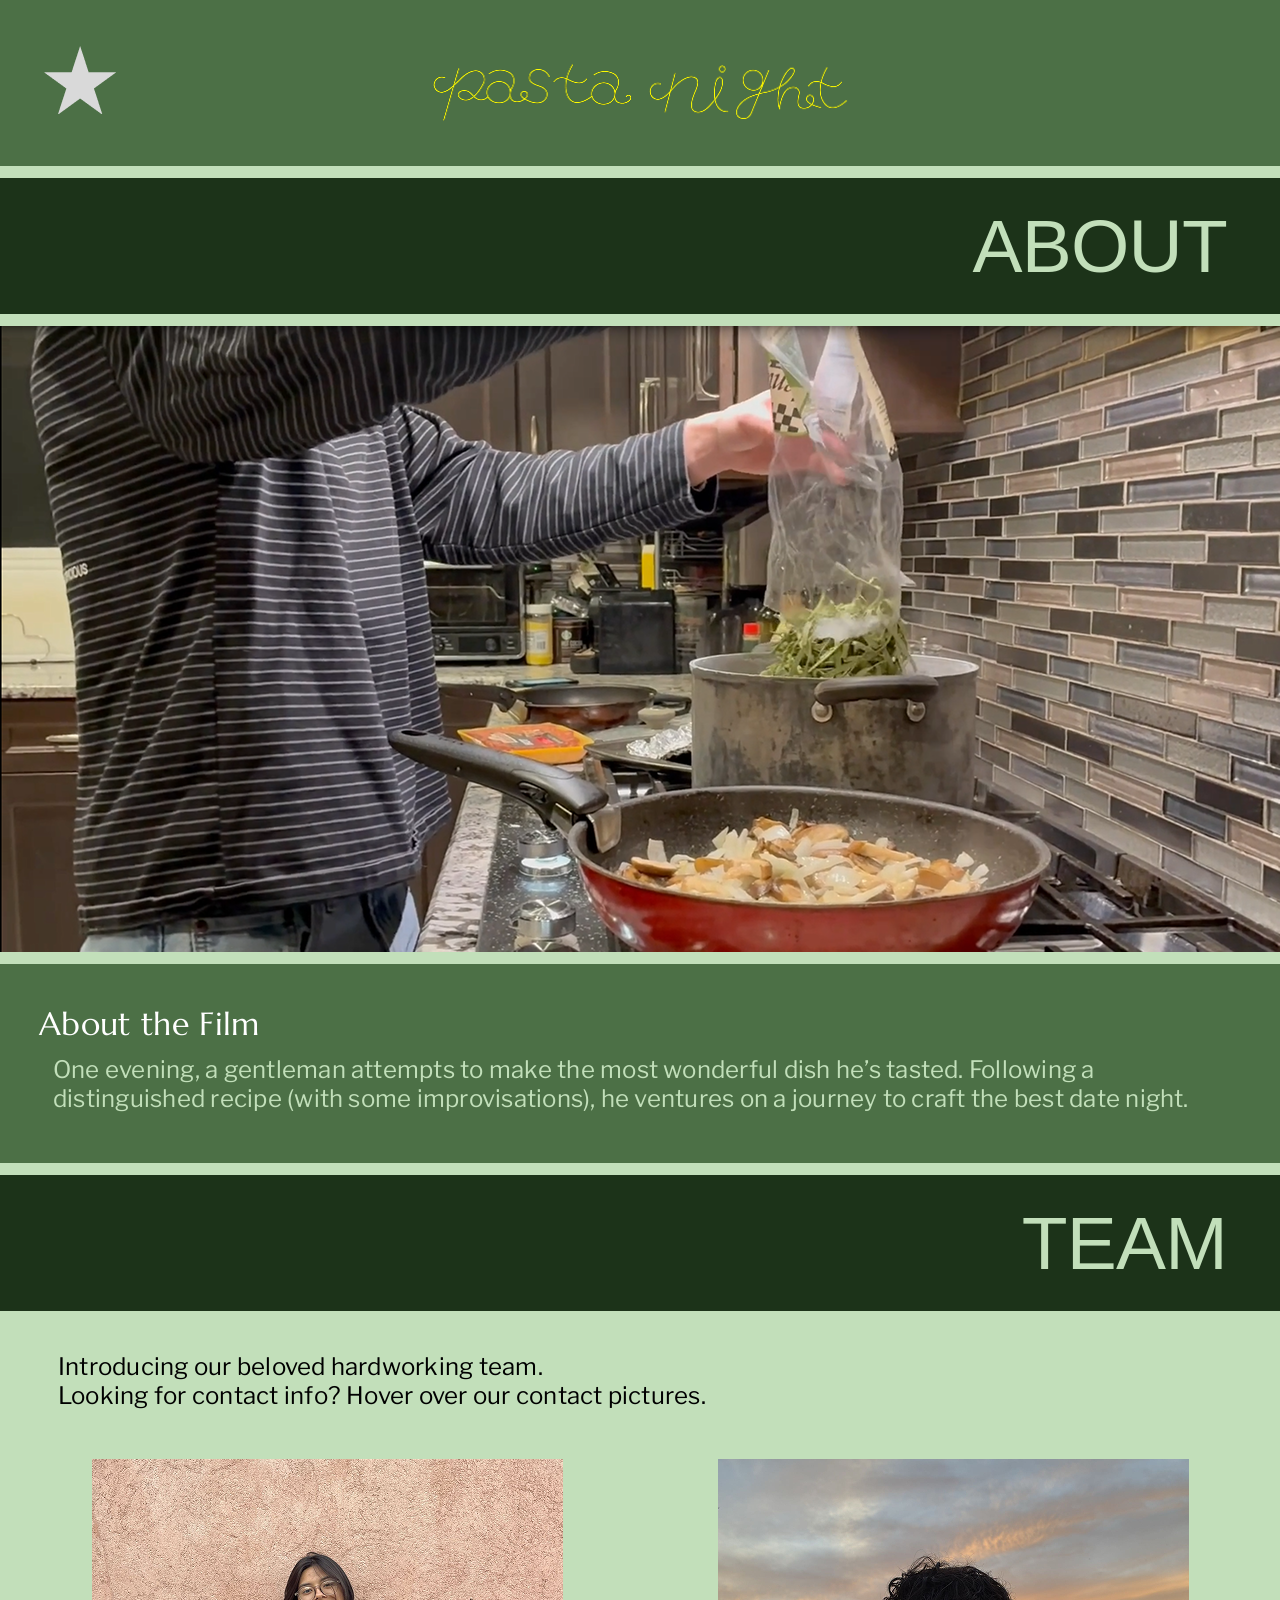
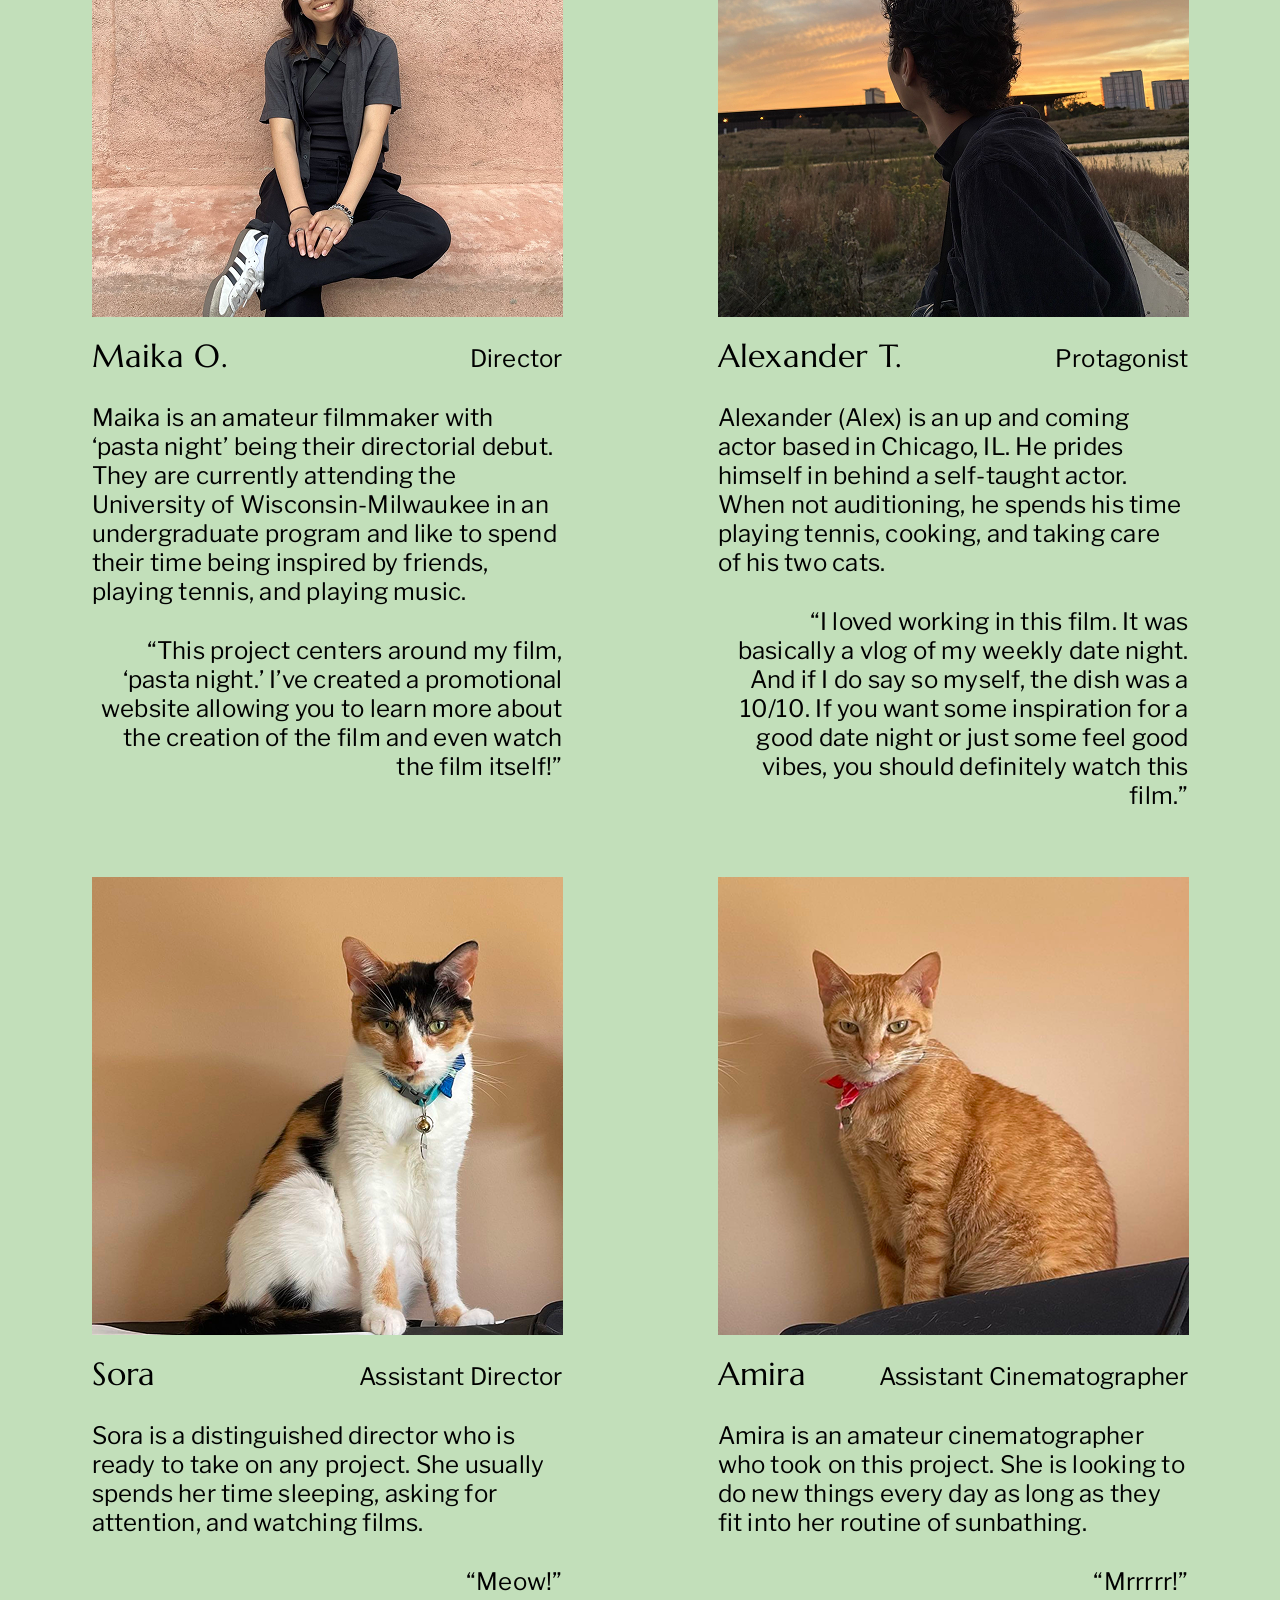
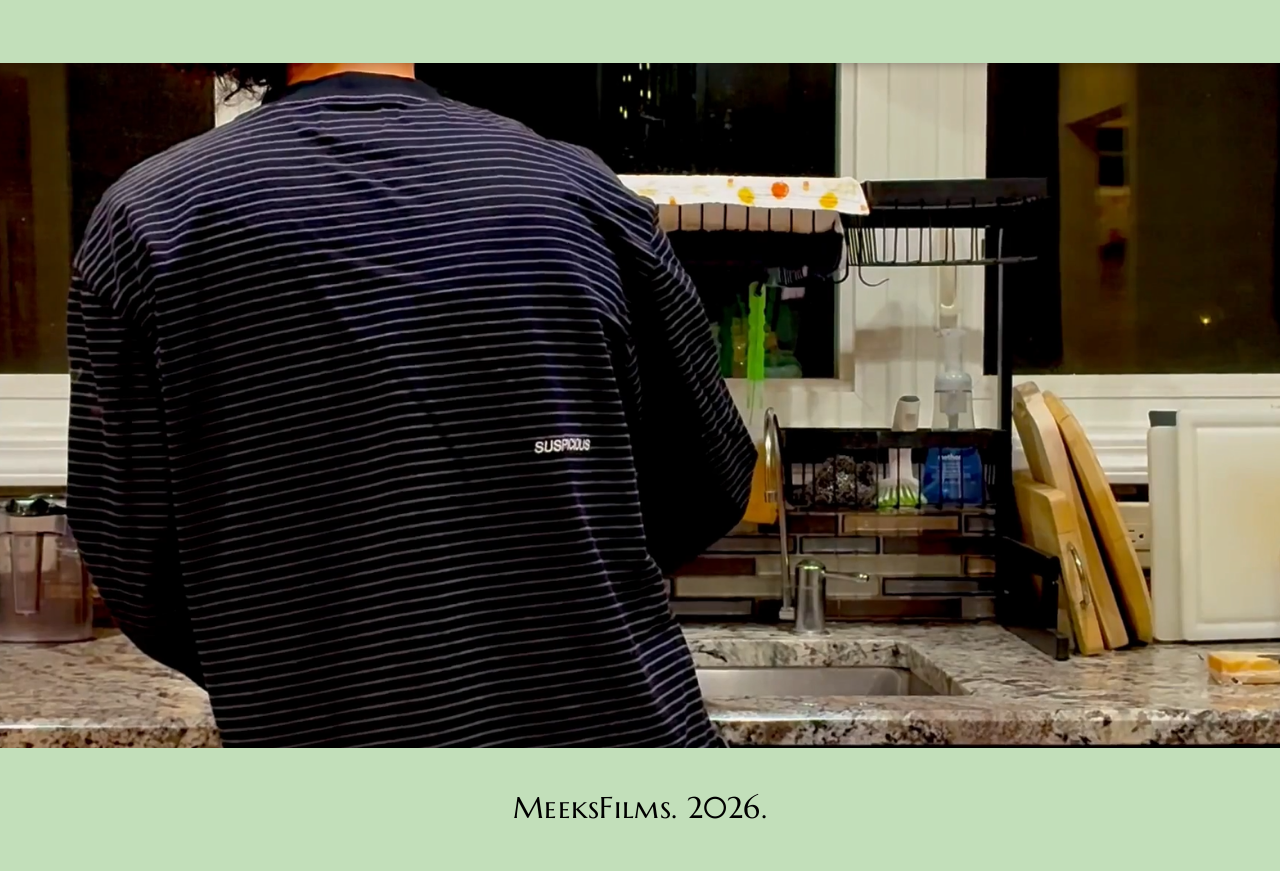
==== about.html @ 49d917cf "about and film page" ====
<!DOCTYPE html>
<html lang="en">
<head>
  <meta charset="utf-8">
  <meta name="viewport" content="width=device-width, initial-scale=1">
  <title>About | Pasta Night</title>
  <link href="https://fonts.googleapis.com/css2?family=Libre+Franklin&family=Marcellus&family=Marcellus+SC&family=Syncopate&display=swap" rel="stylesheet">
  <link href="styles.css" rel="stylesheet">
</head>
<body class="page">

  <header class="site-header">
    <nav>
      <ul class="nav-list">
        <li class="star-item">
          <button class="star-button" popovertarget="site-menu">
            <img class="star-image" src="images/star-7.png" alt="Open menu">
            <img class="star-image-hover" src="images/star-7-hover.png" alt="">
          </button>
        </li>
        <li class="logo-item">
          <a class="logo-link" href="index.html">
            <img class="logo-pasta" src="images/object-1.png" alt="pasta">
            <img class="logo-night" src="images/object-2.png" alt="night">
          </a>
        </li>
      </ul>
    </nav>

    <nav class="menu-panel" id="site-menu" popover>
      <button class="menu-star-button" popovertarget="site-menu" popovertargetaction="hide">
        <img class="menu-star-image" src="images/star-7.png" alt="Close menu">
      </button>
      <ul class="menu-list">
        <li><a class="menu-link" href="about.html">About</a></li>
        <li><a class="menu-link" href="film.html">Film</a></li>
        <li><a class="menu-link" href="recipe.html">Recipe</a></li>
        <li><a class="menu-link" href="concepts.html">Concepts &amp; Stills</a></li>
        <li><a class="menu-link" href="credits.html">Credits</a></li>
      </ul>
    </nav>
  </header>

  <main>

    <section class="title-band">
      <div class="page-width">
        <h1 class="page-title">ABOUT</h1>
      </div>
    </section>

    <img class="about-photo" src="images/image-20.png" alt="Cooking pasta in a pan on the stove">

    <section class="film-summary">
      <div class="page-width">
        <h2 class="film-summary-heading">About the Film</h2>
        <p class="film-summary-text">One evening, a gentleman attempts to make the most wonderful dish he’s tasted. Following a distinguished recipe (with some improvisations), he ventures on a journey to craft the best date night.</p>
      </div>
    </section>

    <section class="title-band">
      <div class="page-width">
        <h2 class="page-title">TEAM</h2>
      </div>
    </section>

    <section class="team-section">
      <div class="page-width">
        <p class="team-intro">Introducing our beloved hardworking team.<br>Looking for contact info? Hover over our contact pictures.</p>
      </div>

      <div class="team-row">

        <article class="team-member">
          <div class="photo-box">
            <img class="photo-image" src="images/me1-1.png" alt="Maika O.">
            <div class="photo-overlay">
              <p class="overlay-text">Portfolio:<br>portfolio.maika.o.com</p>
              <p class="overlay-text">Looking to work together?<br>Contact me at:<br>mmolveda@uwm.edu</p>
            </div>
          </div>
          <div class="member-heading">
            <h3 class="member-name">Maika O.</h3>
            <p class="member-role">Director</p>
          </div>
          <p class="member-bio">Maika is an amateur filmmaker with ‘pasta night’ being their directorial debut. They are currently attending the University of Wisconsin-Milwaukee in an undergraduate program and like to spend their time being inspired by friends, playing tennis, and playing music.</p>
          <p class="member-quote">“This project centers around my film, ‘pasta night.’ I’ve created a promotional website allowing you to learn more about the creation of the film and even watch the film itself!”</p>
        </article>

        <article class="team-member">
          <div class="photo-box">
            <img class="photo-image" src="images/alex1-2.png" alt="Alexander T. looking at a sunset">
            <div class="photo-overlay">
              <p class="overlay-text">Find me on:<br>Instagram/@alex.t.ander</p>
              <p class="overlay-text">Job Inquiries:<br>alext.star@staragency.com</p>
            </div>
          </div>
          <div class="member-heading">
            <h3 class="member-name">Alexander T.</h3>
            <p class="member-role">Protagonist</p>
          </div>
          <p class="member-bio">Alexander (Alex) is an up and coming actor based in Chicago, IL. He prides himself in behind a self-taught actor. When not auditioning, he spends his time playing tennis, cooking, and taking care of his two cats.</p>
          <p class="member-quote">“I loved working in this film. It was basically a vlog of my weekly date night. And if I do say so myself, the dish was a 10/10. If you want some inspiration for a good date night or just some feel good vibes, you should definitely watch this film.”</p>
        </article>

      </div>

      <div class="team-row">

        <article class="team-member">
          <div class="photo-box">
            <img class="photo-image" src="images/soraamira-1.png" alt="Sora the cat">
            <div class="photo-overlay">
              <p class="overlay-text">Find me on:<br>Instagram/@sora.amira.</p>
              <p class="overlay-text">Job Inquiries:<br>sora.amira.films@staragency.com</p>
            </div>
          </div>
          <div class="member-heading">
            <h3 class="member-name">Sora</h3>
            <p class="member-role">Assistant Director</p>
          </div>
          <p class="member-bio">Sora is a distinguished director who is ready to take on any project. She usually spends her time sleeping, asking for attention, and watching films.</p>
          <p class="member-quote">“Meow!”</p>
        </article>

        <article class="team-member">
          <div class="photo-box">
            <img class="photo-image" src="images/soraamira-2.png" alt="Amira the cat">
            <div class="photo-overlay">
              <p class="overlay-text">Find me on:<br>Instagram/@sora.amira.</p>
              <p class="overlay-text">Job Inquiries:<br>sora.amira.films@staragency.com</p>
            </div>
          </div>
          <div class="member-heading">
            <h3 class="member-name">Amira</h3>
            <p class="member-role">Assistant Cinematographer</p>
          </div>
          <p class="member-bio">Amira is an amateur cinematographer who took on this project. She is looking to do new things every day as long as they fit into her routine of sunbathing.</p>
          <p class="member-quote">“Mrrrrr!”</p>
        </article>

      </div>

      <img class="closing-photo" src="images/image-19.png" alt="Alexander at the kitchen sink from behind">
    </section>

  </main>

  <footer class="site-footer">
    <p class="footer-text">MeeksFilms. 2026.</p>
  </footer>

</body>
</html>
---- styles.css ----
/* ---------- Colors (from the Figma variables) ---------- */

body {
  --primary: #4c7046;
  --secondary: #1c3319;
  --tertiary: #c2dfba;
  --gray-text: #9a9a9a;
  --card-gray: #d9d9d9;
}

/* ---------- Page basics ---------- */

.page {
  margin: 0;
  background-color: var(--tertiary);
  font-family: "Libre Franklin", sans-serif;
  font-size: 24px;
}

/* The Figma design is 1280px wide. This keeps the content
   that wide and centered on bigger screens. */
.page-width {
  width: 1280px;
  margin: 0 auto;
}

/* ---------- Header ---------- */

/* The star sits in the top left corner of the browser window.
   The right padding (44px + the star's 72px) matches the space the
   star takes up, so the logo stays centered on the page. */
.site-header {
  height: 166px;
  padding-right: 116px;
  background-color: var(--primary);
}

.nav-list {
  display: flex;
  margin: 0;
  padding: 0;
  list-style: none;
}

.star-item {
  margin: 46px 0 0 44px;
}

/* The star is a button so that it can open the menu */
.star-button {
  display: block;
  padding: 0;
  border: 0;
  background: none;
  cursor: pointer;
}

.star-image {
  display: block;
  width: 72px;
  height: auto;
}

/* A second star, colored with "secondary", that only shows on hover */
.star-image-hover {
  display: none;
  width: 72px;
  height: auto;
}

.star-button:hover .star-image {
  display: none;
}

.star-button:hover .star-image-hover {
  display: block;
}

/* ---------- Pop-up menu ---------- */

/* The browser already puts a popover on top of the page and hides it
   until the star is clicked. These styles place it in the top left
   corner so the two stars line up. */
.menu-panel {
  box-sizing: border-box;
  top: -15px;
  left: -15px;
  width: 412px;
  height: 524px;
  margin: 0;
  padding: 61px 0 0 59px;
  border: 0;
  background-color: rgba(28, 51, 25, 0.87);
}

.menu-star-button {
  display: block;
  margin: 0 0 24px 0;
  padding: 0;
  border: 0;
  background: none;
  cursor: pointer;
}

.menu-star-image {
  display: block;
  width: 72px;
  height: auto;
}

.menu-list {
  margin: 0 0 0 13px;
  padding: 0;
  list-style: none;
}

.menu-link {
  display: block;
  padding: 8px 0;
  font-family: "Marcellus", serif;
  font-size: 32px;
  line-height: 43px;
  letter-spacing: 0.32px;
  text-decoration: none;
  color: #ffffff;
}

/* "auto" on the left and right pushes the logo to the middle */
.logo-item {
  margin: 64px auto 0 auto;
}

.logo-link {
  display: flex;
  gap: 18px;
}

.logo-pasta {
  width: 198px;
  height: auto;
}

.logo-night {
  width: 198px;
  height: auto;
  transform: rotate(-0.5deg);
}

/* ---------- Hero ---------- */

.hero {
  padding: 39px 0 34px 0;
  background-color: var(--secondary);
}

/* The image stays 1280px wide on every screen. On bigger screens the
   dark green behind it fills the extra space on the left and right. */
.hero-image {
  display: block;
  width: 1280px;
  height: 629px;
  margin: 0 auto;
  object-fit: cover;
}

/* ---------- Quote sections (the two reviews) ---------- */

.quote-section {
  text-align: center;
}

.green-section {
  padding: 70px 0 72px 0;
  background-color: var(--primary);
}

.light-section {
  padding: 133px 0 155px 0;
  background-color: var(--tertiary);
}

.intro-text {
  margin: 0 0 108px 0;
  font-family: "Marcellus", serif;
  font-size: 24px;
  line-height: 29px;
  letter-spacing: 0.24px;
  color: var(--tertiary);
}

.quote-text {
  margin: 0 0 15px 0;
  font-family: "Marcellus SC", serif;
  font-size: 30px;
  line-height: 40px;
  letter-spacing: 0.3px;
  color: var(--tertiary);
}

/* The stars start 529px from the left edge, the name sits to their right */
.review-row {
  display: flex;
  align-items: center;
  padding-left: 529px;
  text-align: left;
}

.review-stars {
  display: block;
  width: 241px;
  height: 45px;
}

.review-name {
  margin: 0 0 0 206px;
  font-family: "Marcellus", serif;
  font-size: 24px;
  line-height: 29px;
  letter-spacing: 0.24px;
  color: var(--tertiary);
}

/* Put this class on text that sits on the light green background */
.dark-text {
  color: var(--secondary);
}

/* ---------- Poster ---------- */

/* The poster overlaps two colors. The top 621px is dark green and
   the rest is light green, so the poster looks like it sits on both. */
.poster-section {
  display: flex;
  justify-content: center;
  background: linear-gradient(var(--primary) 621px, var(--tertiary) 621px);
}

.poster-image {
  display: block;
  width: 570px;
  height: 881px;
  object-fit: cover;
}

/* ---------- Submit a review ---------- */

.review-section {
  padding: 151px 0 199px 0;
  background-color: var(--secondary);
}

.section-heading {
  margin: 0 0 81px 0;
  font-family: "Marcellus SC", serif;
  font-size: 30px;
  font-weight: 400;
  line-height: 37px;
  letter-spacing: 0.3px;
  text-align: center;
  color: var(--tertiary);
}

.community-heading {
  margin-bottom: 99px;
}

.watch-link {
  color: var(--tertiary);
  text-decoration: underline;
}

/* The area stays 227px tall, so the page below does not jump
   when the box changes size */
.review-area {
  display: flex;
  justify-content: center;
  align-items: center;
  height: 227px;
  margin: 0 0 96px 0;
}

/* The box is a button. Clicking it runs script.js, which swaps
   the text and these classes to show each step of writing a review. */
.review-box {
  box-sizing: border-box;
  width: 969px;
  border: 0;
  border-radius: 42px;
  background-color: var(--card-gray);
  font-family: "Libre Franklin", sans-serif;
  font-size: 24px;
  line-height: 29px;
  letter-spacing: 0.24px;
  text-align: left;
  cursor: text;
}

/* The big box (review) and the small box (name) */
.review-box-tall {
  height: 227px;
  padding: 63px 68px;
}

.review-box-short {
  height: 104px;
  padding: 37px 68px;
}

/* Gray text is a hint, black text is "typed" text */
.review-hint {
  color: var(--gray-text);
}

.review-typed {
  color: #000000;
}

/* ---------- Community comments ---------- */

.comment-list {
  display: flex;
  justify-content: center;
  gap: 75px;
}

.comment-card {
  box-sizing: border-box;
  display: flex;
  flex-direction: column;
  justify-content: space-between;
  width: 513px;
  height: 231px;
  padding: 52px 46px 38px 46px;
  border-radius: 42px;
  background-color: var(--card-gray);
}

.comment-text {
  width: 421px;
  margin: 0;
  font-size: 24px;
  line-height: 29px;
  letter-spacing: 0.24px;
  color: #000000;
}

.comment-name {
  margin: 0 14px 0 0;
  font-size: 24px;
  line-height: 29px;
  letter-spacing: 0.24px;
  text-align: right;
  color: var(--gray-text);
}

/* ---------- About page: title bands ---------- */

/* The dark green bars that hold "ABOUT" and "TEAM" */
.title-band {
  height: 136px;
  margin-top: 12px;
  background-color: var(--secondary);
}

.page-title {
  margin: 0;
  padding: 23px 53px 0 0;
  font-family: "Syncopate", sans-serif;
  font-size: 75px;
  font-weight: 400;
  line-height: 90px;
  letter-spacing: -0.75px;
  text-align: right;
  color: var(--tertiary);
}

/* ---------- About page: film summary ---------- */

/* Like the hero on the Home page, this photo stays 1280px wide */
.about-photo {
  display: block;
  width: 1280px;
  height: 626px;
  margin: 12px auto 0 auto;
  object-fit: cover;
}

.film-summary {
  margin-top: 12px;
  padding: 40px 0 50px 0;
  background-color: var(--primary);
}

.film-summary-heading {
  margin: 0 0 11px 39px;
  font-family: "Marcellus", serif;
  font-size: 32px;
  font-weight: 400;
  line-height: 40px;
  letter-spacing: 0.32px;
  color: #ffffff;
}

.film-summary-text {
  margin: 0 0 0 53px;
  max-width: 1174px;
  font-size: 24px;
  line-height: 29px;
  letter-spacing: 0.24px;
  color: var(--tertiary);
}

/* ---------- About page: team ---------- */

.team-intro {
  margin: 41px 0 49px 0;
  padding-left: 58px;
  font-size: 24px;
  line-height: 29px;
  letter-spacing: 0.24px;
  color: #000000;
}

/* Two team members side by side */
.team-row {
  display: flex;
  justify-content: center;
  gap: 155px;
  margin-bottom: 67px;
}

.team-member {
  width: 471px;
}

.photo-box {
  position: relative;
  width: 471px;
  height: 458px;
  overflow: hidden;
}

.photo-image {
  display: block;
  width: 471px;
  height: 458px;
  object-fit: cover;
}

/* The green cover with contact info. It is hidden until you hover the photo. */
.photo-overlay {
  display: none;
  position: absolute;
  top: 0;
  left: 0;
  flex-direction: column;
  justify-content: center;
  align-items: center;
  gap: 30px;
  width: 100%;
  height: 100%;
  background-color: rgba(76, 112, 70, 0.76);
}

.photo-box:hover .photo-overlay {
  display: flex;
}

.overlay-text {
  margin: 0;
  font-size: 24px;
  line-height: 29px;
  letter-spacing: 0.24px;
  text-align: center;
  color: var(--tertiary);
}

/* Name on the left, role on the right */
.member-heading {
  display: flex;
  justify-content: space-between;
  align-items: baseline;
  margin-top: 19px;
}

.member-name {
  margin: 0;
  font-family: "Marcellus", serif;
  font-size: 32px;
  font-weight: 400;
  line-height: 40px;
  letter-spacing: 0.32px;
  color: #000000;
}

.member-role {
  margin: 0;
  font-size: 24px;
  line-height: 29px;
  letter-spacing: 0.24px;
  color: #000000;
}

.member-bio {
  margin: 27px 0 0 0;
  font-size: 24px;
  line-height: 29px;
  letter-spacing: 0.24px;
  color: #000000;
}

.member-quote {
  margin: 30px 0 0 0;
  font-size: 24px;
  line-height: 29px;
  letter-spacing: 0.24px;
  text-align: right;
  color: #000000;
}

.closing-photo {
  display: block;
  width: 1280px;
  height: 685px;
  margin: 10px auto 0 auto;
  object-fit: cover;
}

/* ---------- Film page ---------- */

/* The light green strip with the sentence under the FILM title */
.film-intro {
  margin-top: 0;
  padding: 39px 0 36px 44px;
  background-color: var(--tertiary);
}

.film-intro-text {
  margin: 0;
  font-size: 24px;
  line-height: 29px;
  letter-spacing: 0.24px;
  color: #000000;
}

.film-link {
  color: var(--primary);
  text-decoration: underline;
}

/* The dark green box that holds the video.
   107px + 640px video + 107px = 854px tall, like the Figma design. */
.video-section {
  padding: 107px 0;
  background-color: var(--primary);
}

.video-player {
  display: block;
  width: 1138px;
  height: 640px;
  margin: 0 auto;
  border: 0;
}

/* ---------- Footer ---------- */

.site-footer {
  padding: 41px 0 45px 0;
  background-color: var(--tertiary);
}

/* The Film page has a taller footer with extra light green space above the text */
.film-footer {
  padding: 252px 0 45px 0;
}

.footer-text {
  margin: 0;
  font-family: "Marcellus SC", serif;
  font-size: 30px;
  line-height: 37px;
  letter-spacing: 0.3px;
  text-align: center;
  color: #000000;
}
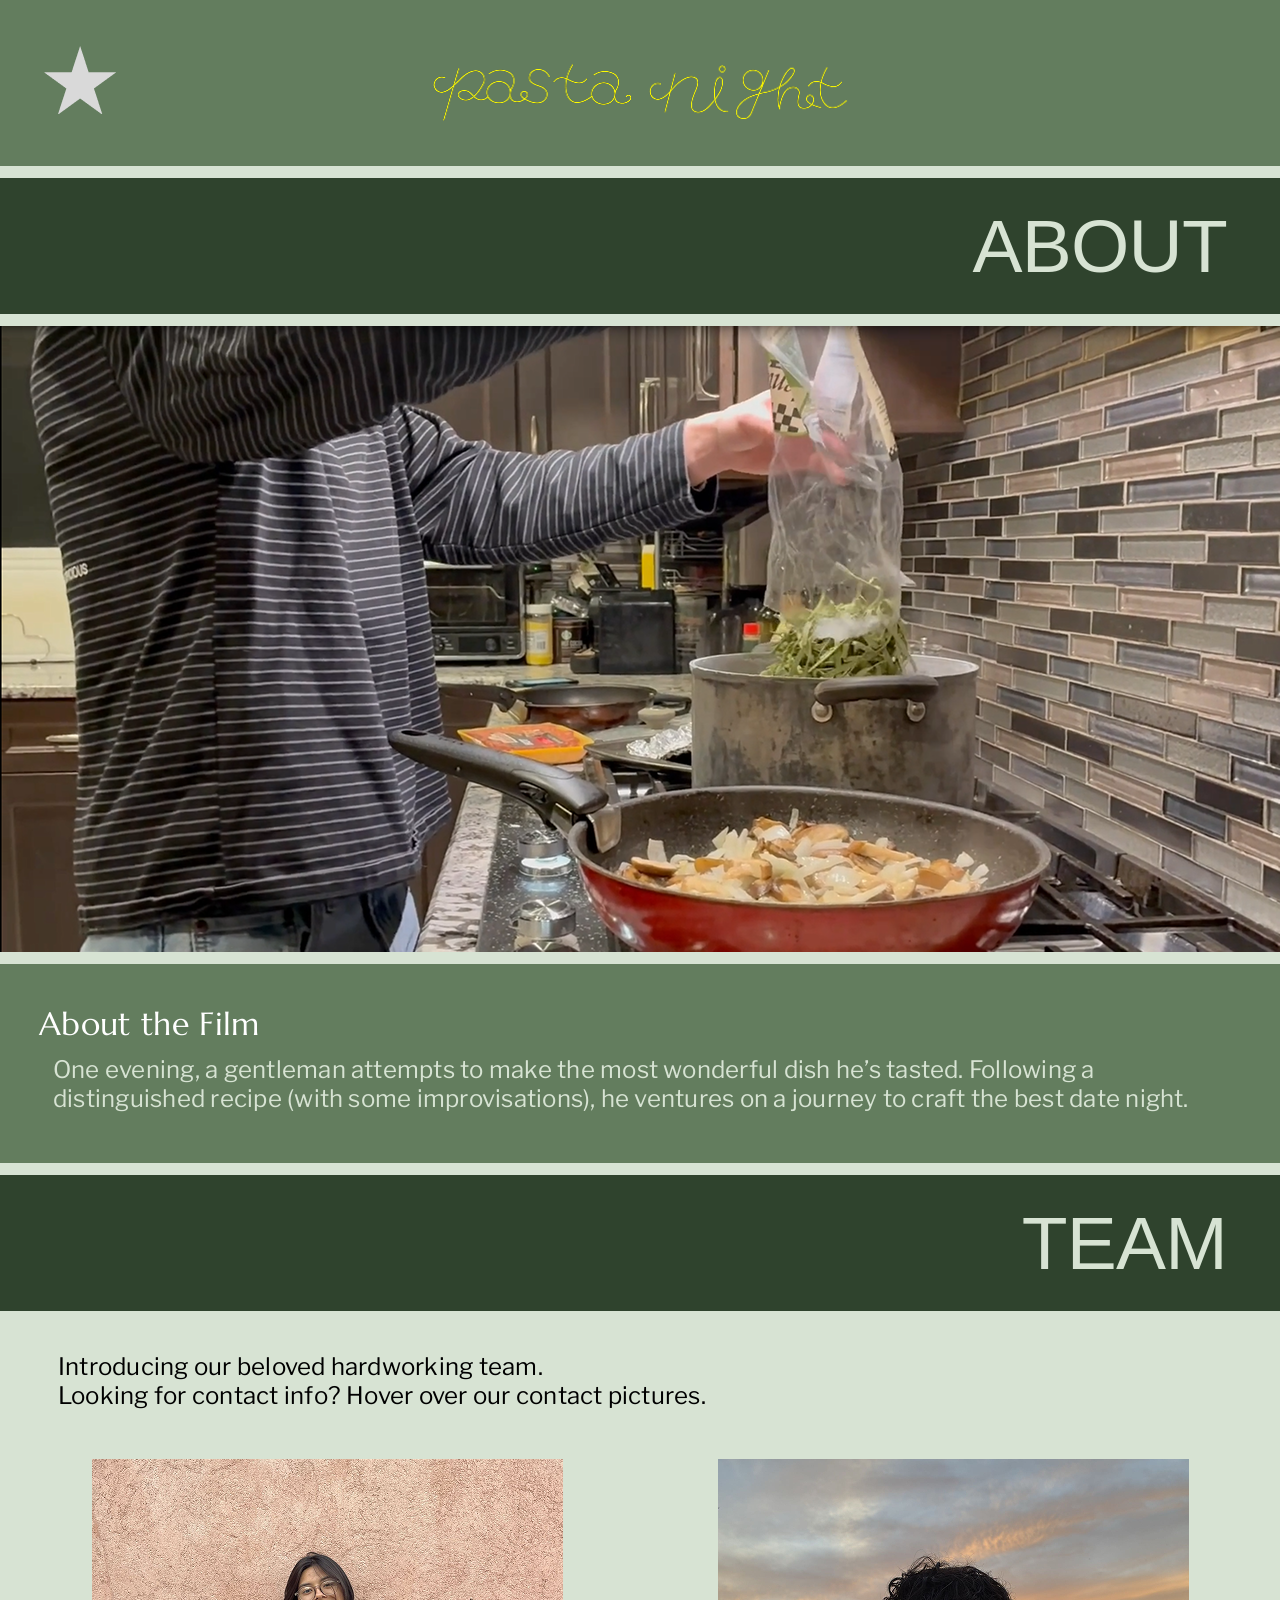
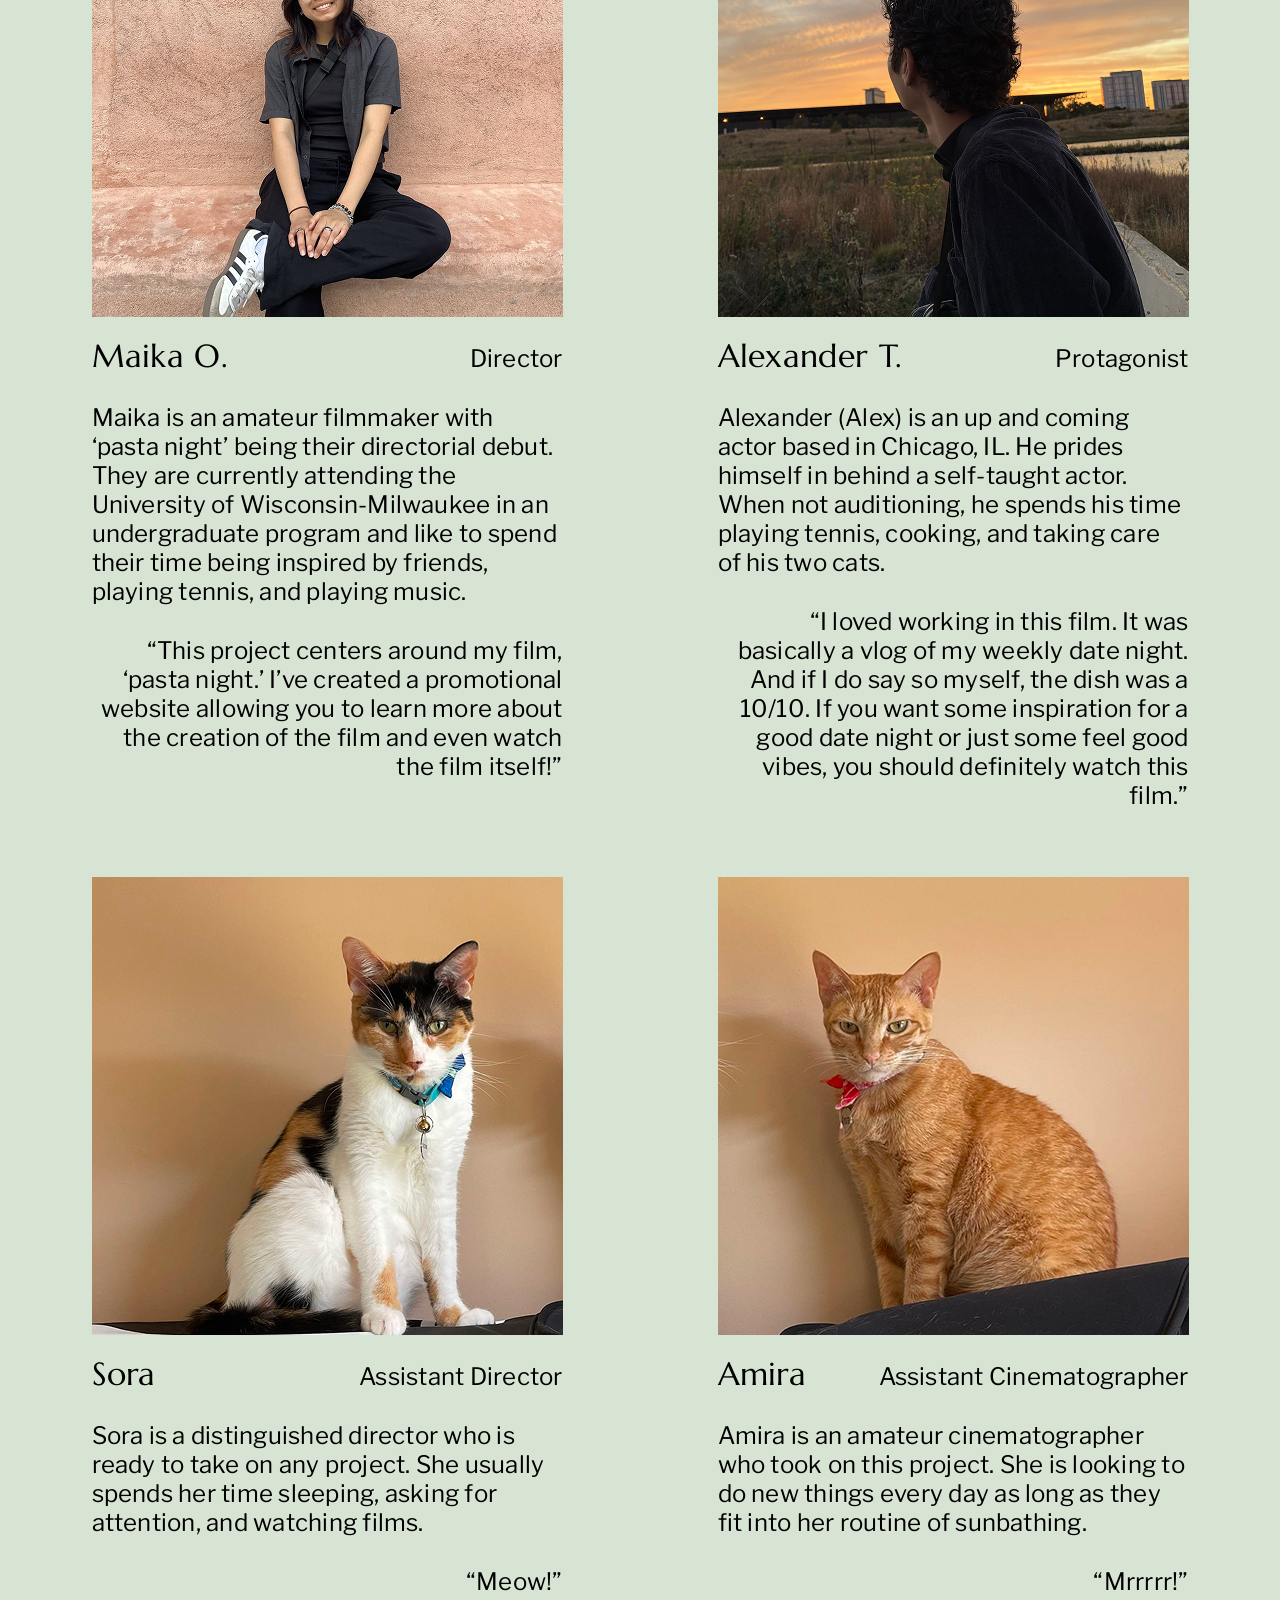
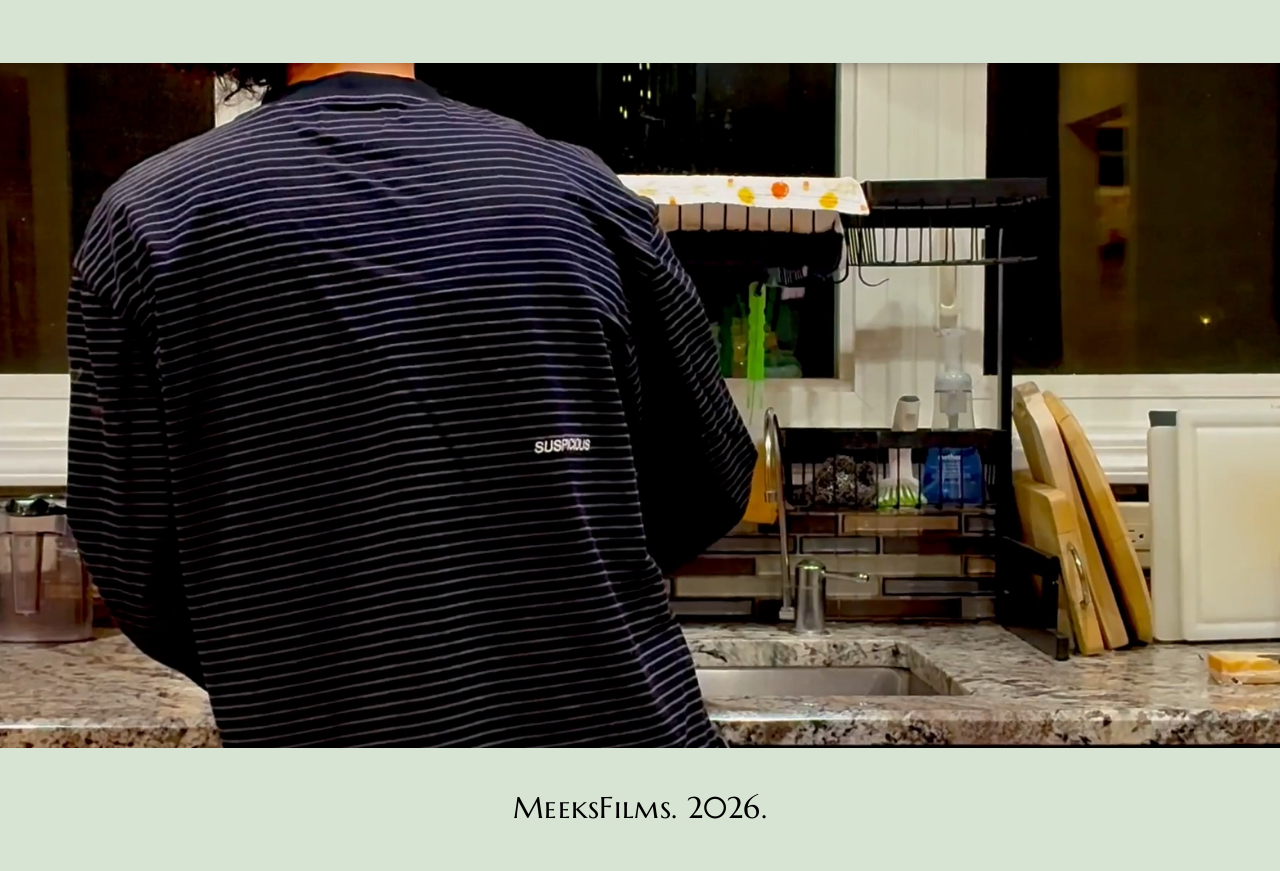
==== commit 2382c36a: "finished desktop all pages" ====
--- a/about.html
+++ b/about.html
@@ -35,7 +35,7 @@
         <li><a class="menu-link" href="about.html">About</a></li>
         <li><a class="menu-link" href="film.html">Film</a></li>
         <li><a class="menu-link" href="recipe.html">Recipe</a></li>
-        <li><a class="menu-link" href="concepts.html">Concepts &amp; Stills</a></li>
+        <li><a class="menu-link" href="concepts.html">Concepts</a></li>
         <li><a class="menu-link" href="credits.html">Credits</a></li>
       </ul>
     </nav>
--- a/styles.css
+++ b/styles.css
@@ -1,9 +1,9 @@
 /* ---------- Colors (from the Figma variables) ---------- */
 
 body {
-  --primary: #4c7046;
-  --secondary: #1c3319;
-  --tertiary: #c2dfba;
+  --primary: #637d5e;
+  --secondary: #2f432d;
+  --tertiary: #d7e3d3;
   --gray-text: #9a9a9a;
   --card-gray: #d9d9d9;
 }
@@ -90,7 +90,7 @@
   margin: 0;
   padding: 61px 0 0 59px;
   border: 0;
-  background-color: rgba(28, 51, 25, 0.87);
+  background-color: rgba(47, 67, 45, 0.87);
 }
 
 .menu-star-button {
@@ -459,7 +459,7 @@
   gap: 30px;
   width: 100%;
   height: 100%;
-  background-color: rgba(76, 112, 70, 0.76);
+  background-color: rgba(99, 125, 94, 0.76);
 }
 
 .photo-box:hover .photo-overlay {
@@ -531,7 +531,7 @@
 /* The light green strip with the sentence under the FILM title */
 .film-intro {
   margin-top: 0;
-  padding: 39px 0 36px 44px;
+  padding: 39px 0 36px 0;
   background-color: var(--tertiary);
 }
 
@@ -540,6 +540,7 @@
   font-size: 24px;
   line-height: 29px;
   letter-spacing: 0.24px;
+  text-align: center;
   color: #000000;
 }
 
@@ -563,6 +564,483 @@
   border: 0;
 }
 
+/* ---------- Recipe page ---------- */
+
+/* The light green strip with the sentence under the RECIPE title */
+.recipe-intro {
+  padding: 39px 0 36px 0;
+  background-color: var(--tertiary);
+}
+
+.recipe-intro-text {
+  margin: 0;
+  font-size: 24px;
+  line-height: 29px;
+  letter-spacing: 0.24px;
+  text-align: center;
+  color: #000000;
+}
+
+.recipe-link {
+  color: var(--primary);
+  text-decoration: underline;
+}
+
+/* The green box with the dish name on the left and the photo on the right.
+   52px + 321px photo + 49px = 422px tall, like the Figma design. */
+.recipe-top {
+  background-color: var(--primary);
+}
+
+.recipe-top-row {
+  box-sizing: border-box;
+  display: flex;
+  justify-content: space-between;
+  width: 1280px;
+  margin: 0 auto;
+  padding: 52px 40px 49px 40px;
+}
+
+.recipe-title {
+  width: 524px;
+  margin: 60px 0 0 0;
+  font-family: "Young Serif", serif;
+  font-size: 64px;
+  font-weight: 400;
+  line-height: 68px;
+  letter-spacing: -2.56px;
+  color: #ffffff;
+}
+
+.recipe-photo {
+  display: block;
+  width: 529px;
+  height: 321px;
+  object-fit: cover;
+}
+
+/* Ingredients and Steps each have a photo at the top with a dark green
+   layer on top of it. The layer covers the whole box, so the part below
+   the photo turns a muted green. Each box is 1280px wide and centered, the
+   same width as its photo, so the dark green never spills past the photo. */
+.ingredients-section {
+  margin-top: 16px;
+}
+
+.ingredients-box {
+  width: 1280px;
+  margin: 0 auto;
+  padding: 318px 0 54px 0;
+  background-color: var(--tertiary);
+  background-image: linear-gradient(rgba(47, 67, 45, 0.61), rgba(47, 67, 45, 0.61)), url("images/image-22.png");
+  background-repeat: no-repeat;
+  background-position: center top;
+  background-size: 100% 100%, 1280px 390px;
+}
+
+.steps-section {
+  margin-top: 17px;
+}
+
+.steps-box {
+  width: 1280px;
+  margin: 0 auto;
+  padding: 320px 0 57px 0;
+  background-color: var(--tertiary);
+  background-image: linear-gradient(rgba(47, 67, 45, 0.61), rgba(47, 67, 45, 0.61)), url("images/image-23.png");
+  background-repeat: no-repeat;
+  background-position: center top;
+  background-size: 100% 100%, 1280px 392px;
+}
+
+.recipe-heading {
+  margin: 0 0 78px 89px;
+  font-family: "Young Serif", serif;
+  font-size: 30px;
+  font-weight: 400;
+  line-height: 39px;
+  letter-spacing: -1.2px;
+  color: #ffffff;
+}
+
+/* The Steps heading sits a little farther from its list */
+.steps-heading {
+  margin-bottom: 84px;
+}
+
+/* Two bulleted columns side by side */
+.ingredient-columns {
+  display: flex;
+  padding-left: 101px;
+}
+
+.ingredient-list {
+  box-sizing: border-box;
+  margin: 0;
+  padding: 0 0 0 36px;
+  font-size: 24px;
+  line-height: 29px;
+  letter-spacing: 0.24px;
+  color: #ffffff;
+}
+
+/* This width starts the second column 445px after the first */
+.ingredient-list-first {
+  width: 445px;
+}
+
+.steps-list {
+  box-sizing: border-box;
+  width: 1072px;
+  margin: 0 0 0 95px;
+  padding: 0 0 0 36px;
+  font-size: 24px;
+  line-height: 29px;
+  letter-spacing: 0.24px;
+  color: #ffffff;
+}
+
+/* ---------- Concepts page: intro text ---------- */
+
+/* This sentence is centered under the CONCEPTS title */
+.concepts-intro {
+  padding: 37px 0 36px 0;
+  background-color: var(--tertiary);
+}
+
+.concepts-intro-text {
+  margin: 0;
+  font-size: 24px;
+  line-height: 29px;
+  letter-spacing: 0.24px;
+  text-align: center;
+  color: #000000;
+}
+
+/* ---------- Concepts page: typography title ---------- */
+
+/* The green bar that holds "TYPOGRAPHY". The line height matches the
+   bar's height, which centers the word up and down. */
+.typography-band {
+  height: 137px;
+  background-color: var(--primary);
+}
+
+.typography-title {
+  margin: 0;
+  padding-left: 31px;
+  font-family: "Syncopate", sans-serif;
+  font-size: 60px;
+  font-weight: 400;
+  line-height: 137px;
+  letter-spacing: -0.75px;
+  color: var(--tertiary);
+}
+
+/* ---------- Concepts page: card carousel ---------- */
+
+/* 119px + 601px cards + the arrow row = 846px tall, like the Figma design.
+   The 16px margin leaves a light green gap above, like the gap between the
+   Ingredients and Steps boxes on the Recipe page. */
+.carousel-section {
+  margin-top: 16px;
+  padding-top: 119px;
+  background-color: var(--primary);
+}
+
+/* The row of cards scrolls sideways. Each card snaps into place. */
+.carousel-track {
+  display: flex;
+  gap: 40px;
+  padding: 0 72px;
+  overflow-x: auto;
+  scroll-snap-type: x mandatory;
+  scroll-padding-left: 72px;
+}
+
+/* Every card is the same size. Anything that sticks out gets clipped. */
+.concept-card {
+  display: flex;
+  justify-content: center;
+  flex-shrink: 0;
+  width: 602px;
+  height: 601px;
+  overflow: hidden;
+  scroll-snap-align: start;
+}
+
+.concept-figure {
+  margin: 0;
+}
+
+.concept-image {
+  display: block;
+  object-fit: cover;
+}
+
+/* One size for each image, named after its layer in Figma */
+.image-8 {
+  width: 598px;
+  height: 462px;
+  margin-top: 6px;
+}
+
+.image-6 {
+  width: 352px;
+  height: 469px;
+}
+
+.image-7 {
+  width: 361px;
+  height: 468px;
+}
+
+/* Two pictures stacked in one card */
+.image-2 {
+  width: 301px;
+  height: 287px;
+}
+
+.image-4 {
+  width: 301px;
+  height: 172px;
+  margin-top: 17px;
+}
+
+/* This photo is tilted. The negative margin pulls it up, and the
+   card clips the part that sticks out the top. */
+.image-3 {
+  width: 563px;
+  height: 540px;
+  margin-top: -13px;
+  transform: rotate(-3.3deg);
+}
+
+.image-5 {
+  width: 568px;
+  height: 468px;
+}
+
+.image-9 {
+  width: 366px;
+  height: 468px;
+}
+
+.image-10 {
+  width: 351px;
+  height: 468px;
+}
+
+.concept-caption {
+  margin: 36px 0 0 0;
+  font-size: 24px;
+  line-height: 29px;
+  letter-spacing: 0.24px;
+  color: #ffffff;
+}
+
+/* Card with two stacked pictures: the caption sits a little closer */
+.concept-caption-short {
+  margin-top: 28px;
+}
+
+.concept-caption-tilted {
+  margin: 0 0 0 22px;
+}
+
+/* The two arrows are only a guide that shows people the cards scroll.
+   They are not buttons. The left padding lines the left arrow up
+   at 466px, like the Figma design. */
+.carousel-arrows {
+  display: flex;
+  gap: 59px;
+  padding: 14px 0 90px 466px;
+}
+
+.arrow-image {
+  display: block;
+  height: auto;
+}
+
+.arrow-image-left {
+  width: 138px;
+}
+
+.arrow-image-right {
+  width: 136px;
+}
+
+/* ---------- Concepts page: final typeface ---------- */
+
+.concept-heading {
+  margin: 0;
+  padding: 40px 0 26px 31px;
+  font-family: "Marcellus", serif;
+  font-size: 32px;
+  font-weight: 400;
+  line-height: 40px;
+  letter-spacing: 0.32px;
+  color: #000000;
+}
+
+/* The second heading has a little more space above and below */
+.concept-heading-low {
+  padding: 44px 0 27px 31px;
+}
+
+/* Black paragraph text that sits on the green boxes, right aligned.
+   The font, size, and spacing match the intro sentence at the top of the page. */
+.concept-paragraph {
+  width: 480px;
+  margin: 0;
+  font-family: "Libre Franklin", sans-serif;
+  font-size: 24px;
+  line-height: 29px;
+  letter-spacing: 0.24px;
+  text-align: right;
+  color: #000000;
+}
+
+/* 30px + 361px picture + 34px = 425px tall */
+.final-type-section {
+  background-color: var(--primary);
+}
+
+.final-type-row {
+  box-sizing: border-box;
+  display: flex;
+  justify-content: space-between;
+  width: 1280px;
+  margin: 0 auto;
+  padding: 30px 66px 34px 49px;
+}
+
+.final-type-image {
+  display: block;
+  width: 633px;
+  height: 361px;
+  object-fit: cover;
+}
+
+.final-type-text {
+  margin-top: 40px;
+}
+
+/* 34px + 323px picture + 44px = 401px tall */
+.film-type-section {
+  background-color: var(--primary);
+}
+
+.film-type-row {
+  box-sizing: border-box;
+  display: flex;
+  justify-content: space-between;
+  width: 1280px;
+  margin: 0 auto;
+  padding: 34px 39px 44px 56px;
+}
+
+.film-type-text {
+  margin-top: 24px;
+}
+
+.film-type-image {
+  display: block;
+  width: 657px;
+  height: 323px;
+  object-fit: cover;
+}
+
+/* ---------- Credits page ---------- */
+
+/* The light green strip with the sentence under the CREDITS title */
+.credits-intro {
+  padding: 38px 0;
+  background-color: var(--tertiary);
+}
+
+.credits-intro-text {
+  margin: 0;
+  font-size: 24px;
+  line-height: 29px;
+  letter-spacing: 0.24px;
+  text-align: center;
+  color: #000000;
+}
+
+/* 29px of extra space here plus the 90px under the last bar
+   leaves the same space above the footer as the Figma design */
+.credits-list {
+  padding-bottom: 29px;
+}
+
+/* Each credit is a green bar that opens and closes when you click it.
+   The 90px margin is the light green gap between bars. */
+.credit-item {
+  margin-bottom: 90px;
+  background-color: var(--primary);
+}
+
+/* The always visible part of the bar. Display flex also hides the
+   little arrow the browser adds to a summary on its own. */
+.credit-summary {
+  display: flex;
+  list-style: none;
+  cursor: pointer;
+}
+
+/* The words and the triangle stay inside the 1280px area, so they stay
+   lined up with the rest of the page on wide monitors */
+.credit-row {
+  box-sizing: border-box;
+  display: flex;
+  justify-content: space-between;
+  align-items: center;
+  width: 1280px;
+  height: 80px;
+  margin: 0 auto;
+  padding: 0 26px 0 51px;
+}
+
+.credit-heading {
+  margin: 0;
+  font-family: "Young Serif", serif;
+  font-size: 24px;
+  font-weight: 400;
+  line-height: 31px;
+  letter-spacing: -0.96px;
+  color: #ffffff;
+}
+
+.credit-triangle {
+  display: block;
+  width: 36px;
+  height: 32px;
+}
+
+/* When a bar is open, the triangle flips to point up */
+.credit-item[open] .credit-triangle {
+  transform: rotate(180deg);
+}
+
+/* The credit text that appears when a bar opens */
+.credit-text {
+  box-sizing: border-box;
+  width: 1280px;
+  margin: 0 auto;
+  padding: 0 51px 28px 96px;
+  font-size: 20px;
+  line-height: 24px;
+  letter-spacing: 0.2px;
+  color: #ffffff;
+}
+
+/* The Recipe credit is a link, so it is underlined to show that */
+.credit-link {
+  color: #ffffff;
+  text-decoration: underline;
+}
+
 /* ---------- Footer ---------- */
 
 .site-footer {
